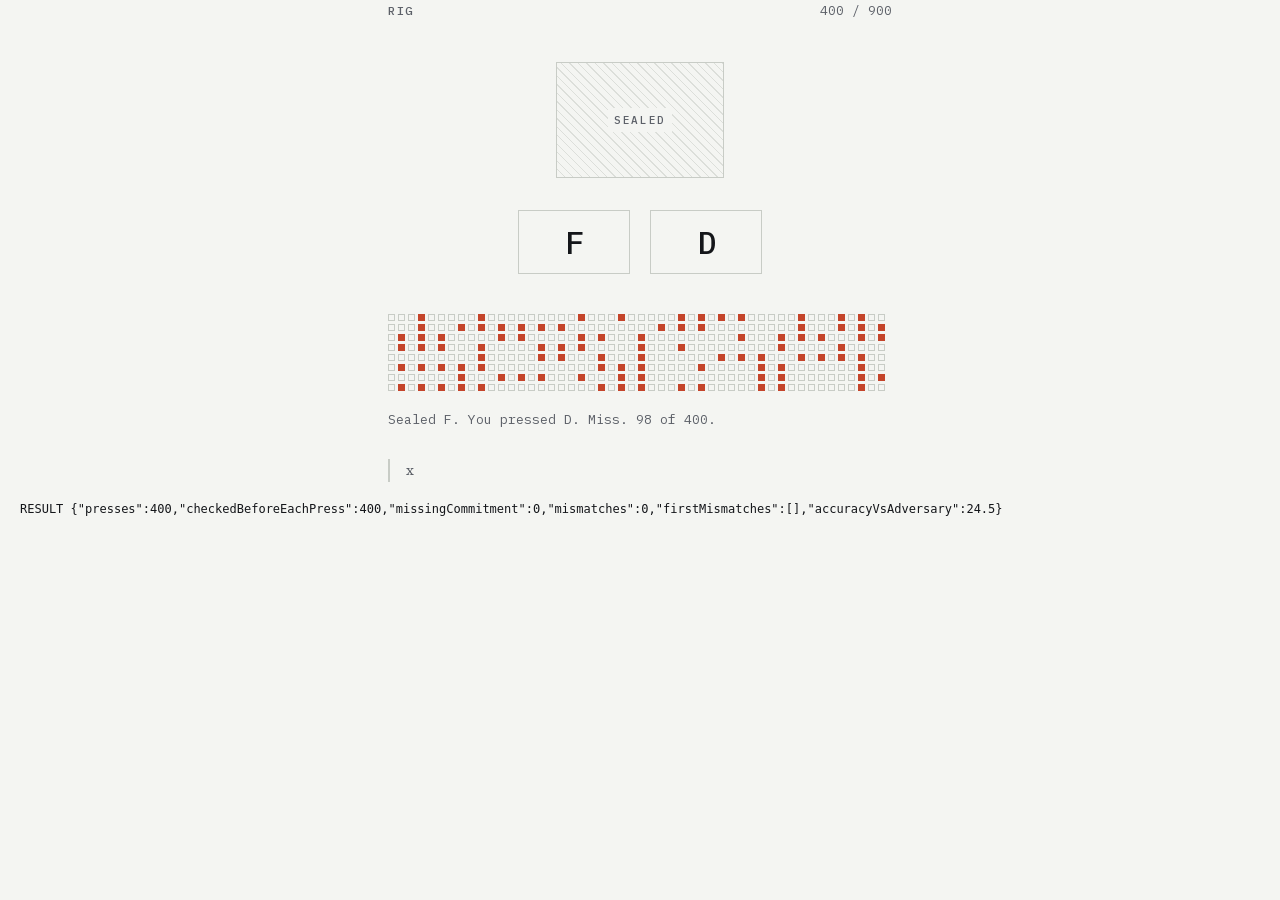
==== verify-seal.html @ 62308e61 "Slice 3: rebuild the instrument, seal proven to commit before every press oracle.js is the predictor" ====
<!doctype html><meta charset="utf-8"><title>seal verification</title>
<link rel="stylesheet" href="style.css">
<div class="measure"><div id="rig"></div></div>
<pre id="OUT" style="font:12px monospace;padding:20px;white-space:pre-wrap"></pre>
<script src="oracle.js"></script>
<script src="game.js"></script>
<script>
(function(){
  var inst = createInstrument(document.getElementById('rig'), {
    id: 'verify', label: 'rig', target: 900, extendTo: 0,
    prompt: 'x', believe: 'x', summary: function(p){return 'x';}
  });
  var plate = document.querySelector('#rig .plate');
  var readout = document.querySelector('#rig .readout');
  var fails = [], checked = 0, emptyCommit = 0;

  // Press with NO delay between presses — the adversarial case: a fast
  // player trying to act inside the 700ms reveal window.
  for (var i = 0; i < 400; i++) {
    var committed = plate.dataset.sealed;          // read BEFORE the press
    if (!committed) { emptyCommit++; continue; }
    var key = Math.random() < 0.5 ? 'F' : 'D';
    // adversarial: half the time press the opposite of whatever is committed
    if (i % 2 === 0) key = committed === 'F' ? 'D' : 'F';
    inst.press(key);
    var said = (readout.textContent.match(/Sealed ([FD])/) || [])[1];
    checked++;
    if (said !== committed) fails.push(i + ': committed=' + committed + ' scored=' + said);
  }
  var hits = inst.hits(), n = hits.length;
  var acc = hits.filter(Boolean).length / n;
  document.getElementById('OUT').textContent = 'RESULT '
    + JSON.stringify({
        presses: n,
        checkedBeforeEachPress: checked,
        missingCommitment: emptyCommit,
        mismatches: fails.length,
        firstMismatches: fails.slice(0,3),
        accuracyVsAdversary: +(acc*100).toFixed(1)
      });
})();
</script>
---- style.css ----
/* The Aaronson Oracle — the design system described in DESIGN.md. */

@font-face{font-family:'Source Serif 4';src:url('fonts/source-serif-4-var.woff2') format('woff2');
  font-weight:200 900;font-style:normal;font-display:swap}
@font-face{font-family:'Source Serif 4';src:url('fonts/source-serif-4-var-italic.woff2') format('woff2');
  font-weight:200 900;font-style:italic;font-display:swap}
@font-face{font-family:'IBM Plex Mono';src:url('fonts/ibm-plex-mono-400.woff2') format('woff2');
  font-weight:400;font-style:normal;font-display:swap}
@font-face{font-family:'IBM Plex Mono';src:url('fonts/ibm-plex-mono-500.woff2') format('woff2');
  font-weight:500;font-style:normal;font-display:swap}
@font-face{font-family:'IBM Plex Mono';src:url('fonts/ibm-plex-mono-600.woff2') format('woff2');
  font-weight:600;font-style:normal;font-display:swap}

:root{
  --vellum:#F4F5F2;
  --ink:#14161A;
  --graphite:#5C6068;
  --hairline:#C8CCC6;
  --relay:#1B4D8F;
  --filament:#C4442A;

  --measure:34rem;
  --wide:48rem;

  --serif:'Source Serif 4',Georgia,'Times New Roman',serif;
  --mono:'IBM Plex Mono',ui-monospace,SFMono-Regular,Menlo,monospace;
}

*{margin:0;padding:0;box-sizing:border-box}
html{-webkit-text-size-adjust:100%;scroll-behavior:smooth}
@media (prefers-reduced-motion:reduce){html{scroll-behavior:auto}}

body{
  background:var(--vellum);
  color:var(--ink);
  font-family:var(--serif);
  font-size:1.0625rem;
  line-height:1.68;
  font-synthesis-weight:none;
  text-rendering:optimizeLegibility;
}

.measure{max-width:var(--measure);margin-inline:auto;padding-inline:20px}
.wide{max-width:var(--wide);margin-inline:auto;padding-inline:20px}

.eyebrow{
  font-family:var(--mono);font-weight:500;font-size:.75rem;
  text-transform:uppercase;letter-spacing:.14em;color:var(--graphite);
}

a{color:var(--relay);text-underline-offset:.15em;text-decoration-color:var(--hairline)}
a:hover{text-decoration-color:var(--relay)}
:focus-visible{outline:2px solid var(--relay);outline-offset:2px}

.skip{position:absolute;left:-9999px}
.skip:focus{left:20px;top:12px;background:var(--vellum);padding:8px 12px;
  border:1px solid var(--relay);z-index:10}

/* ---------------------------------------------------------- masthead */
.masthead{padding:64px 0 40px}
.masthead h1{
  font-weight:600;font-size:2.75rem;line-height:1.12;letter-spacing:-.02em;
  margin:14px 0 12px;
}
.deck{font-size:1.0625rem;color:var(--graphite);max-width:30rem}

/* -------------------------------------------------------- instrument */
.instrument{border-block:1px solid var(--hairline);padding:24px 0 32px}
.inst-head{
  display:flex;justify-content:space-between;align-items:baseline;
  gap:16px;margin-bottom:40px;
}
.count{font-family:var(--mono);font-size:.8125rem;color:var(--graphite);
  font-variant-numeric:tabular-nums;white-space:nowrap}
.stage{display:flex;flex-direction:column;align-items:center}

.plate{
  position:relative;width:168px;height:116px;
  border:1px solid var(--hairline);background:var(--vellum);
  display:grid;place-items:center;overflow:hidden;
}
.guess{font-family:var(--mono);font-weight:500;font-size:3rem;
  color:var(--relay);line-height:1}
.cover{
  position:absolute;inset:0;display:grid;place-items:center;
  background:repeating-linear-gradient(45deg,transparent 0 5px,
    rgba(200,204,198,.55) 5px 6px);
  background-color:var(--vellum);
  transition:transform .18s cubic-bezier(.2,.7,.3,1);
}
.cover span{
  font-family:var(--mono);font-weight:500;font-size:.6875rem;
  text-transform:uppercase;letter-spacing:.14em;color:var(--graphite);
  background:var(--vellum);padding:3px 6px;
}
.plate.is-open .cover{transform:translateY(-100%)}

.keys{display:flex;gap:20px;margin-top:32px;width:100%;justify-content:center}
.key{
  font-family:var(--mono);font-weight:500;font-size:2rem;
  color:var(--ink);background:var(--vellum);
  border:1px solid var(--hairline);
  min-width:112px;height:64px;
  display:grid;place-items:center;cursor:pointer;
  touch-action:manipulation;user-select:none;-webkit-user-select:none;
  -webkit-tap-highlight-color:transparent;
  transition:color .09s linear,transform .09s linear;
}
.key.is-struck{color:var(--relay);transform:translateY(1px)}
.key[disabled]{cursor:default;opacity:.45}

.tally{display:flex;flex-wrap:wrap;gap:3px;margin-top:40px;
  min-height:18px;width:100%}
.pip{width:7px;height:7px;border:1px solid var(--hairline);flex:0 0 auto}
.pip.is-hit{background:var(--filament);border-color:var(--filament)}

.readout{
  font-family:var(--mono);font-size:.8125rem;color:var(--graphite);
  margin-top:18px;font-variant-numeric:tabular-nums;width:100%;
}

.endstate{border-top:1px solid var(--hairline);margin-top:32px;
  padding-top:24px;width:100%}
.endstate[hidden]{display:none}
.bars{display:grid;grid-template-columns:auto 1fr auto;gap:8px 14px;
  align-items:center;margin-top:14px}
.bars .lab{font-family:var(--mono);font-size:.75rem;color:var(--graphite);
  text-transform:uppercase;letter-spacing:.1em;white-space:nowrap}
.bars .track{display:block;height:10px;background:var(--vellum);
  border:1px solid var(--hairline)}
.bars .fill{display:block;height:100%;background:var(--relay)}
.bars .fill.you{background:var(--filament)}
.bars .fill.ghost{background:repeating-linear-gradient(45deg,
  transparent 0 4px,var(--hairline) 4px 5px)}
.bars .num{font-family:var(--mono);font-size:.8125rem;color:var(--graphite);
  font-variant-numeric:tabular-nums}

.endnote{margin-top:20px;font-size:.9375rem}
.actions{display:flex;flex-wrap:wrap;gap:12px;margin-top:20px}
.btn{
  font-family:var(--mono);font-size:.75rem;text-transform:uppercase;
  letter-spacing:.1em;color:var(--relay);background:var(--vellum);
  border:1px solid var(--hairline);padding:10px 16px;cursor:pointer;
  touch-action:manipulation;
}
.btn:hover{border-color:var(--relay)}

.believe{
  font-size:.875rem;color:var(--graphite);margin-top:28px;
  border-left:2px solid var(--hairline);padding-left:16px;width:100%;
}
.believe strong{font-weight:600;color:var(--ink)}

.nojs{font-size:.9375rem;color:var(--graphite);text-align:center;
  padding:32px 0}

/* ----------------------------------------------------------- article */
#lecture{padding-top:96px}
.instrument + .section{margin-top:96px}
.section{margin-bottom:96px}
.section:last-child{margin-bottom:64px}
.section h2{
  font-weight:600;font-size:1.75rem;letter-spacing:-.01em;line-height:1.2;
  margin:10px 0 20px;
}
.section h3{font-weight:600;font-size:1.1875rem;margin:32px 0 12px}
.section p{margin-bottom:1.15em}
.section p:last-child{margin-bottom:0}
.section ol,.section ul{margin:0 0 1.15em 1.4em}
.section li{margin-bottom:.4em}

blockquote{
  margin:28px 0;padding-left:24px;border-left:2px solid var(--hairline);
  font-style:italic;
}
blockquote p{margin-bottom:.7em}
blockquote cite{
  display:block;font-family:var(--mono);font-style:normal;
  font-size:.75rem;color:var(--graphite);margin-top:10px;
  text-transform:uppercase;letter-spacing:.1em;line-height:1.5;
}

figure{margin:40px auto}
figcaption{font-size:.875rem;color:var(--graphite);margin-top:12px;
  line-height:1.5}
figcaption b{font-family:var(--mono);font-weight:500;font-size:.75rem;
  text-transform:uppercase;letter-spacing:.14em;color:var(--graphite);
  margin-right:8px}

.codeblock{
  border:1px solid var(--hairline);padding:18px 20px;
  font-family:var(--mono);font-size:.8125rem;line-height:1.7;
  overflow-x:auto;white-space:pre;tab-size:2;
  background:var(--vellum);
}
.codeblock .ln{display:inline-block;width:2ch;text-align:right;
  color:var(--graphite);opacity:.45;user-select:none;margin-right:18px}
.codeblock .cm{color:var(--graphite)}

.refs{font-size:.9375rem}
.refs li{margin-bottom:.75em}

/* ------------------------------------------------------- breakpoints */
@media (max-width:47.99rem){
  .masthead{padding:40px 0 32px}
  .masthead h1{font-size:2rem}
  #lecture{padding-top:64px}
  .instrument + .section{margin-top:64px}
  .section{margin-bottom:64px}
  .section h2{font-size:1.5rem}
  .plate{width:140px;height:96px}
  .guess{font-size:2.5rem}
  .keys{gap:12px}
  .key{font-size:1.75rem;height:56px;flex:1 1 0;min-width:0}
}

@media (prefers-reduced-motion:reduce){
  .cover{transition:opacity .01s linear}
  .plate.is-open .cover{transform:none;opacity:0}
  .key{transition:none}
}
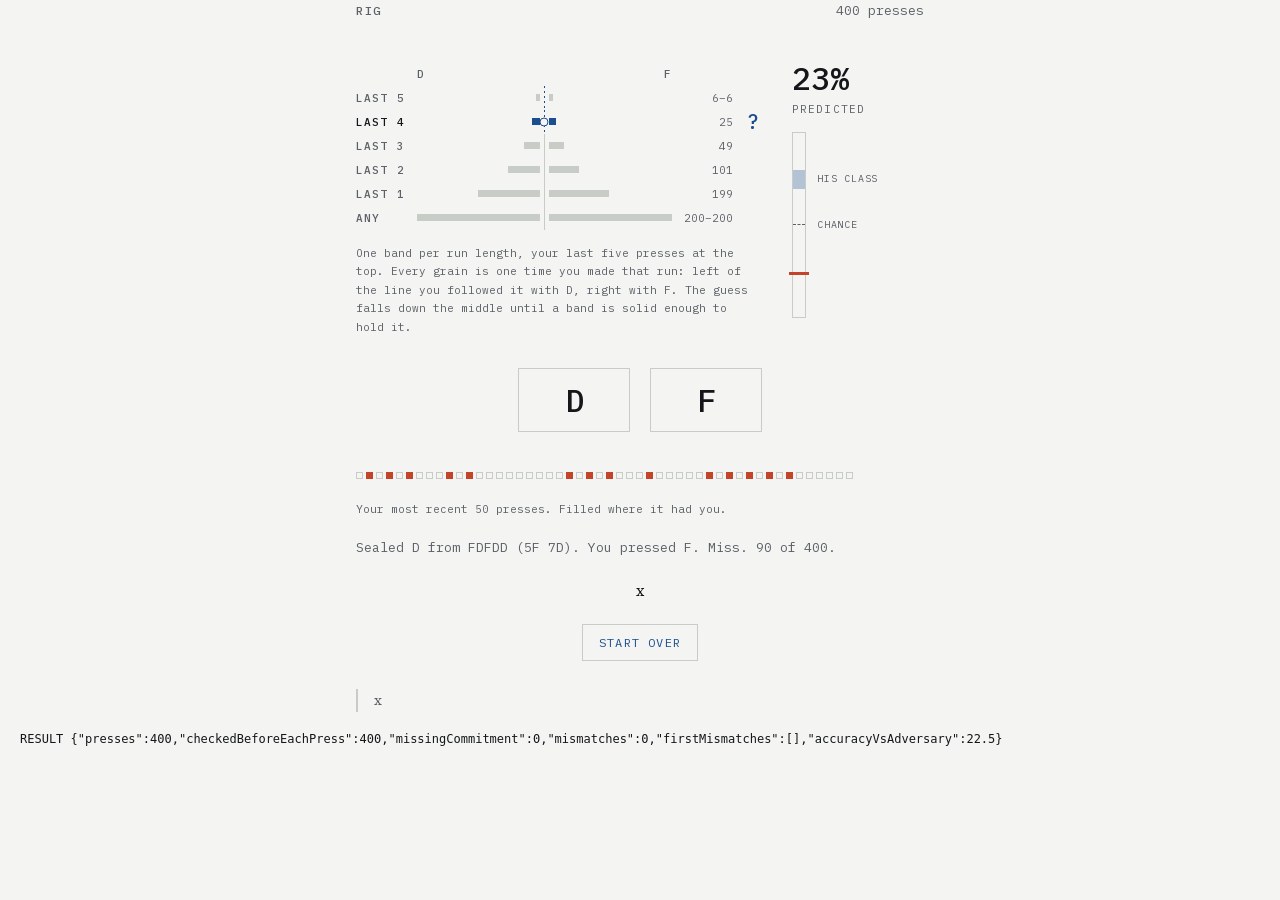
==== commit d8b97972: "final remdition" ====
--- a/verify-seal.html
+++ b/verify-seal.html
@@ -3,21 +3,23 @@
 <div class="measure"><div id="rig"></div></div>
 <pre id="OUT" style="font:12px monospace;padding:20px;white-space:pre-wrap"></pre>
 <script src="oracle.js"></script>
+<script src="tree.js"></script>
+<script src="column.js"></script>
 <script src="game.js"></script>
 <script>
 (function(){
   var inst = createInstrument(document.getElementById('rig'), {
-    id: 'verify', label: 'rig', target: 900, extendTo: 0,
+    id: 'verify', label: 'rig',
     prompt: 'x', believe: 'x', summary: function(p){return 'x';}
   });
-  var plate = document.querySelector('#rig .plate');
+  var board = document.querySelector('#rig .board');
   var readout = document.querySelector('#rig .readout');
   var fails = [], checked = 0, emptyCommit = 0;
 
   // Press with NO delay between presses — the adversarial case: a fast
   // player trying to act inside the 700ms reveal window.
   for (var i = 0; i < 400; i++) {
-    var committed = plate.dataset.sealed;          // read BEFORE the press
+    var committed = board.dataset.sealed;          // read BEFORE the press
     if (!committed) { emptyCommit++; continue; }
     var key = Math.random() < 0.5 ? 'F' : 'D';
     // adversarial: half the time press the opposite of whatever is committed
--- a/style.css
+++ b/style.css
@@ -1,4 +1,4 @@
-/* The Aaronson Oracle — the design system described in DESIGN.md. */
+/* The Aaronson Oracle: the design system described in DESIGN.md. */
 
 @font-face{font-family:'Source Serif 4';src:url('fonts/source-serif-4-var.woff2') format('woff2');
   font-weight:200 900;font-style:normal;font-display:swap}
@@ -12,18 +12,52 @@
   font-weight:600;font-style:normal;font-display:swap}
 
 :root{
+  color-scheme:light dark;
+
+  /* the six values of DESIGN.md section 2, light theme */
   --vellum:#F4F5F2;
   --ink:#14161A;
   --graphite:#5C6068;
   --hairline:#C8CCC6;
   --relay:#1B4D8F;
   --filament:#C4442A;
-
-  --measure:34rem;
-  --wide:48rem;
+  /* ground for full-bleed bands; the only value not in the original six */
+  --band:#E9EBE6;
+  --photo-filter:none;
+
+  --measure:38rem;   /* prose, about 64 characters */
+  --rail:14rem;      /* margin column: notes, portraits, plates */
+  --wide:48rem;      /* legacy alias, still used by .wide-legacy */
 
   --serif:'Source Serif 4',Georgia,'Times New Roman',serif;
   --mono:'IBM Plex Mono',ui-monospace,SFMono-Regular,Menlo,monospace;
+}
+
+/* Dark theme. --relay and --filament are lightened; at their light values
+   they disappear against a dark ground. --filament still never carries
+   text, so hit and miss stay encoded as fill versus hollow. */
+@media (prefers-color-scheme:dark){
+  :root:not([data-theme="light"]){
+    --vellum:#15171B;
+    --ink:#E7E9E4;
+    --graphite:#9BA1A8;
+    --hairline:#343A41;
+    --relay:#7FAEEA;
+    --filament:#E4735C;
+    --band:#1C1F24;
+    --photo-filter:brightness(.92) contrast(.96);
+  }
+}
+/* An explicit choice beats the browser's, in both directions. */
+:root[data-theme="dark"]{
+  --vellum:#15171B;
+  --ink:#E7E9E4;
+  --graphite:#9BA1A8;
+  --hairline:#343A41;
+  --relay:#7FAEEA;
+  --filament:#E4735C;
+  --band:#1C1F24;
+  --photo-filter:brightness(.92) contrast(.96);
 }
 
 *{margin:0;padding:0;box-sizing:border-box}
@@ -40,8 +74,41 @@
   text-rendering:optimizeLegibility;
 }
 
+/* ------------------------------------------------- the editorial grid
+   One grid, five tracks. Children sit in the text column unless they ask
+   for more. The rails collapse to nothing below 64rem, so the phone
+   layout is the single column it always was. */
+.spread{
+  display:grid;
+  grid-template-columns:
+    [full-start] minmax(20px,1fr)
+    [wide-start] minmax(0,var(--rail))
+    [text-start] min(var(--measure),calc(100% - 40px)) [text-end]
+                 minmax(0,var(--rail))
+    [wide-end]   minmax(20px,1fr) [full-end];
+}
+/* min-width:0 is load-bearing. Grid items default to min-width:auto, so a
+   child whose min-content is wide (the <pre> code block, the comparison
+   table) would push its own track wider than the viewport and make the
+   whole page scroll sideways. With this, they shrink and scroll inside
+   their own boxes instead. */
+.spread > *{grid-column:text;min-width:0}
+.spread > .wide{grid-column:wide}
+.spread > .full{grid-column:full}
+.spread > .rail,.spread > .railnote{grid-column:wide-start / text-start}
+.spread > .rail-end{grid-column:text-end / wide-end}
+
+/* Below 64rem the rails vanish, so wide collapses onto text on its own,
+   the 20px gutters stay outside everything, and anything parked in a
+   rail falls back into the reading column. */
+@media (max-width:63.99rem){
+  :root{--rail:0rem}
+  .spread > .rail,.spread > .railnote,.spread > .rail-end{grid-column:text}
+}
+
+/* The old centred containers, kept for anything not yet on the grid. */
 .measure{max-width:var(--measure);margin-inline:auto;padding-inline:20px}
-.wide{max-width:var(--wide);margin-inline:auto;padding-inline:20px}
+.wide-legacy{max-width:var(--wide);margin-inline:auto;padding-inline:20px}
 
 .eyebrow{
   font-family:var(--mono);font-weight:500;font-size:.75rem;
@@ -57,12 +124,24 @@
   border:1px solid var(--relay);z-index:10}
 
 /* ---------------------------------------------------------- masthead */
-.masthead{padding:64px 0 40px}
+.masthead{padding:88px 0 56px}
 .masthead h1{
-  font-weight:600;font-size:2.75rem;line-height:1.12;letter-spacing:-.02em;
-  margin:14px 0 12px;
-}
-.deck{font-size:1.0625rem;color:var(--graphite);max-width:30rem}
+  font-weight:600;font-size:3.5rem;line-height:1.08;letter-spacing:-.025em;
+  margin:16px 0 16px;
+}
+.deck{font-size:1.1875rem;color:var(--graphite);max-width:34rem}
+
+/* -------------------------------------------------------- theme toggle */
+.themetoggle{
+  position:fixed;top:16px;right:16px;z-index:20;
+  font-family:var(--mono);font-weight:500;font-size:.6875rem;
+  text-transform:uppercase;letter-spacing:.12em;
+  color:var(--graphite);background:var(--vellum);
+  border:1px solid var(--hairline);padding:8px 12px;cursor:pointer;
+  touch-action:manipulation;
+}
+.themetoggle:hover{border-color:var(--relay);color:var(--relay)}
+.themetoggle[hidden]{display:none}
 
 /* -------------------------------------------------------- instrument */
 .instrument{border-block:1px solid var(--hairline);padding:24px 0 32px}
@@ -74,26 +153,158 @@
   font-variant-numeric:tabular-nums;white-space:nowrap}
 .stage{display:flex;flex-direction:column;align-items:center}
 
-.plate{
-  position:relative;width:168px;height:116px;
-  border:1px solid var(--hairline);background:var(--vellum);
-  display:grid;place-items:center;overflow:hidden;
-}
-.guess{font-family:var(--mono);font-weight:500;font-size:3rem;
-  color:var(--relay);line-height:1}
-.cover{
-  position:absolute;inset:0;display:grid;place-items:center;
-  background:repeating-linear-gradient(45deg,transparent 0 5px,
-    rgba(200,204,198,.55) 5px 6px);
-  background-color:var(--vellum);
-  transition:transform .18s cubic-bezier(.2,.7,.3,1);
-}
-.cover span{
-  font-family:var(--mono);font-weight:500;font-size:.6875rem;
-  text-transform:uppercase;letter-spacing:.14em;color:var(--graphite);
-  background:var(--vellum);padding:3px 6px;
-}
-.plate.is-open .cover{transform:translateY(-100%)}
+/* The drawing and its meter sit side by side on a wide screen and stack on
+   a phone. min-width:0 on the column is load-bearing: without it the flex
+   item refuses to shrink below its content and pushes the meter off. */
+.rig{display:flex;gap:32px;align-items:flex-start;width:100%}
+.column{flex:1 1 auto;min-width:0}
+@media (max-width:47.99rem){
+  .rig{flex-direction:column;gap:24px}
+}
+
+/* ---------------------------------------------------- the sand column
+   Six bands, one per run length, deepest at the top. One grain is one
+   observation; grains left of the centre line are presses of D after that
+   run, right of it F. Geometry is set in column.js; every colour is here,
+   so the drawing follows the theme without ever being redrawn. */
+.strata{
+  display:grid;grid-template-columns:auto 1fr auto auto;
+  column-gap:12px;align-items:stretch;grid-auto-rows:24px;
+}
+/* The four cells of a row are direct grid children, so the columns line up
+   across every row; the row element is only there to carry state classes. */
+.stratum{display:contents}
+
+.st-lab{font-family:var(--mono);font-weight:500;font-size:.6875rem;
+  text-transform:uppercase;letter-spacing:.1em;color:var(--graphite);
+  white-space:nowrap;align-self:center}
+.is-rest .st-lab{color:var(--ink)}
+.is-void .st-lab{opacity:.45}
+
+.st-field{display:flex;align-items:center;height:100%;min-width:0}
+/* The padding is the whole encoding: it holds the two sides off the centre
+   line so which one is longer is readable at a glance. Without it the
+   grains butt together and the split disappears. */
+.st-side{display:flex;gap:1px;flex:1 1 0;min-width:0;align-items:center}
+.st-side.is-d{justify-content:flex-end;padding-right:4px}
+.st-side.is-f{justify-content:flex-start;padding-left:4px}
+
+/* The centre line is also the chute the guess falls down: dashed for every
+   band it passed through and the one it landed on, plain below. It spans
+   the full row height and the rows have no gap, so the fall is continuous. */
+.st-mid{flex:0 0 1px;align-self:stretch;background:var(--hairline);position:relative}
+.st-mid.is-chute{
+  background:linear-gradient(var(--relay) 50%,transparent 0) repeat-y;
+  background-size:1px 5px;
+}
+.st-mark{
+  position:absolute;left:50%;top:50%;transform:translate(-50%,-50%);
+  width:9px;height:9px;border-radius:50%;
+  background:var(--vellum);border:1.5px solid var(--relay);
+}
+
+.grain,.grainbar{flex:0 0 auto;height:7px;background:var(--hairline)}
+.is-rest .grain,.is-rest .grainbar{background:var(--relay)}
+
+.st-n{font-family:var(--mono);font-size:.6875rem;color:var(--graphite);
+  font-variant-numeric:tabular-nums;text-align:right;min-width:4ch;
+  align-self:center}
+.st-guess{font-family:var(--mono);font-weight:500;font-size:1.25rem;
+  line-height:1;color:var(--relay);min-width:1.25ch;text-align:center;
+  align-self:center}
+.st-guess.is-hit{color:var(--filament)}
+.st-guess.is-miss{color:var(--graphite)}
+
+/* The key row: D and F pushed outward, away from the centre line. */
+.is-head .st-side.is-d{justify-content:flex-start}
+.is-head .st-side.is-f{justify-content:flex-end}
+.is-head em{font-family:var(--mono);font-weight:500;font-size:.6875rem;
+  font-style:normal;letter-spacing:.1em;color:var(--graphite)}
+.is-head .st-mid{background:none}
+
+.st-foot{font-family:var(--mono);font-size:.6875rem;color:var(--graphite);
+  margin-top:12px;max-width:40em}
+.st-foot .st-guess{font-size:.875rem}
+
+.column-cap{font-family:var(--mono);font-size:.6875rem;color:var(--graphite);
+  margin-top:14px;max-width:36em}
+
+/* ------------------------------------------------------------ the meter
+   The running score, and the two numbers it should be read against. It is
+   vertical beside the column on a wide screen and a horizontal strip under
+   it on a phone; marks carry their position as --at and the orientation
+   decides whether that becomes a height or a width. */
+.meter{flex:0 0 auto;width:132px}
+.m-num{font-family:var(--mono);font-weight:500;font-size:2rem;
+  line-height:1;color:var(--ink);font-variant-numeric:tabular-nums}
+.m-cap{font-family:var(--mono);font-size:.6875rem;letter-spacing:.1em;
+  text-transform:uppercase;color:var(--graphite);margin-top:6px}
+.m-track{position:relative;border:1px solid var(--hairline);
+  background:var(--vellum);margin-top:14px}
+/* A needle on a scale, not a progress bar. A filled track would bury the
+   two marks the number has to be read against, and --filament is rationed:
+   it means "the machine was correct", and it already carries the tally. */
+.m-you{position:absolute;background:var(--filament)}
+.meter.is-early .m-you{display:none}
+.m-mark{position:absolute}
+.m-mark.is-chance{border-top:1px dashed var(--graphite)}
+.m-mark.is-first{border-top:1px solid var(--ink)}
+.m-band{position:absolute;background:var(--relay);opacity:.3}
+.m-lab{position:absolute;font-family:var(--mono);font-size:.625rem;
+  letter-spacing:.08em;text-transform:uppercase;color:var(--graphite);
+  white-space:nowrap}
+.m-legend{font-family:var(--mono);font-size:.625rem;color:var(--graphite);
+  margin-top:10px;display:none}
+
+@media (min-width:48rem){
+  .m-track{width:14px;height:186px}
+  .m-you{left:-4px;right:-4px;bottom:var(--at);height:3px}
+  .m-mark{left:0;right:0;bottom:var(--at)}
+  .m-band{left:0;right:0;bottom:var(--at);height:var(--span)}
+  .m-lab{left:24px;bottom:var(--at);transform:translateY(50%)}
+}
+@media (max-width:47.99rem){
+  .meter{width:100%}
+  .m-track{height:14px;margin-top:12px}
+  .m-you{top:-4px;bottom:-4px;left:var(--at);width:3px}
+  .m-mark{top:0;bottom:0;left:var(--at);border-top:0}
+  .m-mark.is-chance{border-left:1px dashed var(--graphite)}
+  .m-mark.is-first{border-left:1px solid var(--ink)}
+  .m-band{top:0;bottom:0;left:var(--at);width:var(--span)}
+  .m-lab{display:none}
+  .m-legend{display:block}
+}
+
+/* The notebook, drawn. Geometry is set in tree.js; every colour lives here,
+   so the drawing follows the theme without ever being redrawn. */
+.board{width:100%}
+.tree{display:block;width:100%;height:auto}
+/* Every run the reader could make, under everything else. Opacity rather
+   than a seventh colour, so the palette stays at six. */
+.tree-ghost{opacity:.38}
+.tree-ghost line{stroke:var(--hairline);stroke-width:.5}
+.tree-ghost circle{fill:var(--hairline)}
+.tree-edge{stroke:var(--hairline);fill:none;stroke-linecap:round}
+.tree-node{fill:var(--vellum);stroke:var(--hairline);stroke-width:1}
+.tree-node.is-new{fill:none;stroke-dasharray:2 2}
+.tree-path{stroke:var(--relay);stroke-width:2;fill:none;stroke-linecap:round}
+.tree-path.is-new{stroke-width:1;stroke-dasharray:2 3}
+.tree-live{fill:var(--relay);stroke:none}
+.tree-live.is-new{fill:none;stroke:var(--relay);stroke-width:1;stroke-dasharray:2 2}
+.tree-ring{fill:none;stroke:var(--relay);stroke-width:1.5}
+/* Cut out of the lit circle rather than drawn on top of it. */
+.tree-reject{stroke:var(--vellum);stroke-width:1.25;fill:none}
+.tree-lead{stroke:var(--relay);stroke-width:1}
+/* Sized in viewBox units, so it scales with the drawing. The letter is the
+   one thing here that has to stay readable at arm's length. */
+.tree-guess{font-family:var(--mono);font-weight:500;font-size:18px;
+  fill:var(--relay)}
+.tree-guess.is-hit{fill:var(--filament)}
+.tree-guess.is-miss{fill:var(--graphite)}
+.tree-lab,.tree-axis text{font-family:var(--mono);font-weight:500;
+  font-size:8px;letter-spacing:.1em;fill:var(--graphite)}
+.tree-cap{font-family:var(--mono);font-size:.6875rem;color:var(--graphite);
+  margin-top:10px;max-width:34em}
 
 .keys{display:flex;gap:20px;margin-top:32px;width:100%;justify-content:center}
 .key{
@@ -113,6 +324,8 @@
   min-height:18px;width:100%}
 .pip{width:7px;height:7px;border:1px solid var(--hairline);flex:0 0 auto}
 .pip.is-hit{background:var(--filament);border-color:var(--filament)}
+.tally-cap{font-family:var(--mono);font-size:.6875rem;color:var(--graphite);
+  margin-top:10px;width:100%}
 
 .readout{
   font-family:var(--mono);font-size:.8125rem;color:var(--graphite);
@@ -155,10 +368,10 @@
   padding:32px 0}
 
 /* ----------------------------------------------------------- article */
-#lecture{padding-top:96px}
-.instrument + .section{margin-top:96px}
-.section{margin-bottom:96px}
-.section:last-child{margin-bottom:64px}
+#lecture{padding-top:128px}
+.instrument + .section{margin-top:128px}
+.section{margin-bottom:128px}
+.section:last-child{margin-bottom:80px}
 .section h2{
   font-weight:600;font-size:1.75rem;letter-spacing:-.01em;line-height:1.2;
   margin:10px 0 20px;
@@ -180,7 +393,11 @@
   text-transform:uppercase;letter-spacing:.1em;line-height:1.5;
 }
 
-figure{margin:40px auto}
+/* margin-block only. An auto inline margin would opt the figure out of
+   grid stretch and size it shrink-to-fit, so a wide child (the code
+   block, the comparison table) would push it past its own grid area and
+   scroll the whole page sideways. Grid already centres it. */
+figure{margin:40px 0}
 figcaption{font-size:.875rem;color:var(--graphite);margin-top:12px;
   line-height:1.5}
 figcaption b{font-family:var(--mono);font-weight:500;font-size:.75rem;
@@ -199,23 +416,205 @@
 
 .refs{font-size:.9375rem}
 .refs li{margin-bottom:.75em}
+.refs li:target{background:rgba(27,77,143,.07);outline:4px solid rgba(27,77,143,.07)}
+
+code{font-family:var(--mono);font-size:.9em}
+sup{font-size:.7em;line-height:0;vertical-align:super}
+sup a,a sup{text-decoration:none}
+a:has(sup){text-decoration:none;padding-inline:.1em}
+
+/* figure boxes hold their height before data arrives: no layout shift */
+.figbox{
+  min-height:300px;border:1px solid var(--hairline);
+  display:grid;place-items:center;padding:20px;
+}
+.figbox .empty{font-size:.875rem;color:var(--graphite);text-align:center;max-width:26rem}
+.figbox{align-content:start;justify-items:stretch}
+.fighead{font-size:.875rem;color:var(--graphite);margin-bottom:16px;line-height:1.5}
+.stepout{font-size:.9375rem;margin-top:16px}
+.fignote{font-size:.8125rem;color:var(--graphite);margin-top:16px;
+  border-left:2px solid var(--hairline);padding-left:12px}
+.fignote b{font-weight:600}
+
+/* Figure 2: the frequency notebook */
+.freq{display:grid;grid-template-columns:auto 1fr auto;gap:7px 14px;align-items:center}
+.freq-ctx{font-family:var(--mono);font-size:.8125rem;color:var(--ink);white-space:nowrap}
+.freq-track{position:relative;display:block;height:12px;
+  background:var(--vellum);border:1px solid var(--hairline)}
+.freq-mid{position:absolute;left:50%;top:0;bottom:0;width:1px;
+  background:var(--hairline)}
+.freq-bar{position:absolute;top:0;bottom:0;background:var(--relay);min-width:1px}
+.freq-bar.is-flat{background:var(--hairline)}
+.freq-n{font-family:var(--mono);font-size:.75rem;color:var(--graphite);
+  white-space:nowrap;font-variant-numeric:tabular-nums}
+
+/* Figure 5: accuracy over time. Colours live here rather than in
+   figures.js so the chart follows the theme without being redrawn. */
+.chart{width:100%;height:auto;display:block}
+.chart-lab{font-family:var(--mono);font-size:9px;fill:var(--graphite)}
+.chart + .fighead{margin-top:14px;margin-bottom:0}
+.chart-base{stroke:var(--hairline);stroke-width:1;stroke-dasharray:3 3}
+.chart-line{fill:none;stroke:var(--relay);stroke-width:1.75}
+.chart-pip{fill:none;stroke:var(--hairline);stroke-width:1}
+.chart-pip.is-hit{fill:var(--filament);stroke:var(--filament)}
+
+/* ---------------------------------------------------------- imagery
+   Photographs and drawn plates. Every image declares width and height so
+   nothing shifts while it loads. Plates use currentColor throughout, so
+   they invert with the theme at no cost. */
+/* Photographs are capped by height, not width. A nearly square object
+   photo at the full wide track is 1000px tall and swallows the page. */
+.figimg{
+  display:block;max-width:100%;width:auto;height:auto;max-height:34rem;
+  margin-inline:auto;
+  border:1px solid var(--hairline);
+  filter:var(--photo-filter);
+}
+
+.plate-svg{
+  display:block;width:100%;height:auto;
+  color:var(--ink);
+}
+.plate-svg .rule{stroke:var(--hairline);stroke-width:1;fill:none}
+.plate-svg .box{stroke:var(--hairline);stroke-width:1;fill:none}
+.plate-svg .box-on{stroke:var(--relay);stroke-width:1.5;fill:none}
+.plate-svg .lab{font-family:var(--mono);font-size:11px;fill:var(--graphite);
+  text-transform:uppercase;letter-spacing:.08em}
+.plate-svg .val{font-family:var(--mono);font-size:13px;fill:var(--ink)}
+.plate-svg .val-on{font-family:var(--mono);font-size:13px;fill:var(--relay)}
+.plate-svg .hit{fill:var(--filament)}
+.plate-svg .curve{stroke:var(--relay);stroke-width:1.75;fill:none}
+.plate-svg .curve-true{stroke:var(--graphite);stroke-width:1;fill:none;
+  stroke-dasharray:3 3}
+
+/* A drawn table. Hairline rules only, no zebra fill: this is a plate in
+   the same drafting language as the SVGs, not a spreadsheet. */
+/* The table scrolls inside its own box on a phone. The page body must
+   never scroll sideways; see DESIGN.md section 7. */
+.scrollx{overflow-x:auto}
+.plate-table{
+  width:100%;min-width:34rem;border-collapse:collapse;
+  font-size:.875rem;line-height:1.5;
+}
+.plate-table th,.plate-table td{
+  border:1px solid var(--hairline);padding:11px 13px;
+  text-align:left;vertical-align:top;
+}
+.plate-table thead th{
+  font-family:var(--mono);font-weight:500;font-size:.6875rem;
+  text-transform:uppercase;letter-spacing:.1em;color:var(--graphite);
+}
+.plate-table tbody th{
+  font-family:var(--mono);font-weight:500;font-size:.6875rem;
+  text-transform:uppercase;letter-spacing:.08em;color:var(--graphite);
+  white-space:nowrap;
+}
+.plate-table td.is-ours{color:var(--ink)}
+.plate-table thead th:last-child,.plate-table td.is-ours{
+  border-inline-color:var(--relay);
+}
+.plate-table thead th:last-child{color:var(--relay);border-top-color:var(--relay)}
+.plate-table tbody tr:last-child td.is-ours{border-bottom-color:var(--relay)}
+@media (max-width:47.99rem){
+  .plate-table{font-size:.8125rem}
+  .plate-table th,.plate-table td{padding:8px 9px}
+  .plate-table tbody th{white-space:normal}
+}
+
+/* Credit line under a photograph. Kept distinct from the caption: the
+   caption says what the picture shows, the credit says where it came
+   from and under what licence. */
+.credit{
+  display:block;font-family:var(--mono);font-size:.6875rem;
+  color:var(--graphite);letter-spacing:.04em;margin-top:8px;line-height:1.5;
+}
+.credit a{color:var(--graphite)}
+
+/* ------------------------------------------------------- quote bands
+   The historical quotations, given the width they deserve. A band is
+   bounded by hairlines and sits on --band, a single step off the page
+   ground. No shadows: this is still a drawing. */
+.quoteband{
+  background:var(--band);border-block:1px solid var(--hairline);
+  padding:80px 20px;margin:96px 0;
+}
+.qb-inner{
+  max-width:62rem;margin-inline:auto;
+  display:grid;grid-template-columns:190px 1fr;gap:44px;align-items:start;
+}
+.qb-inner.is-plain{grid-template-columns:1fr;max-width:46rem}
+.qb-portrait{
+  display:block;width:100%;height:auto;
+  border:1px solid var(--hairline);filter:var(--photo-filter);
+}
+.qb-figure{margin:0}
+.qb-figure .credit{margin-top:10px}
+.quoteband blockquote{
+  margin:0;padding:0;border-left:0;font-style:italic;font-size:1.25rem;
+  line-height:1.55;
+}
+.quoteband blockquote p{margin-bottom:.6em}
+.quoteband blockquote cite{margin-top:16px}
+.quoteband .plate-svg{max-width:190px}
+
+/* --------------------------------------------------------- rail notes
+   Short asides in the margin column. Below 64rem the rail collapses, so
+   these fall back into the flow as an indented note. */
+.railnote{
+  font-family:var(--mono);font-size:.6875rem;line-height:1.6;
+  color:var(--graphite);text-transform:uppercase;letter-spacing:.08em;
+  padding-right:28px;margin-top:6px;
+}
+.railnote b{color:var(--ink);font-weight:500}
+@media (max-width:63.99rem){
+  .railnote{
+    text-transform:none;letter-spacing:0;font-size:.8125rem;
+    padding:0 0 0 14px;border-left:2px solid var(--hairline);
+    margin:0 0 1.15em;
+  }
+}
+
+/* ------------------------------------------------------------- footer */
+.sitefoot{
+  border-top:1px solid var(--hairline);background:var(--band);
+  padding:64px 0 80px;margin-top:0;
+}
+.footgrid{display:grid;grid-template-columns:1fr 1fr;gap:56px}
+.sitefoot p + p{margin-top:1em}
+.sitefoot h2{
+  font-family:var(--mono);font-weight:500;font-size:.75rem;
+  text-transform:uppercase;letter-spacing:.14em;color:var(--graphite);
+  margin-bottom:14px;
+}
+.sitefoot p,.sitefoot li{font-size:.875rem;color:var(--graphite);
+  line-height:1.6}
+.sitefoot ul{list-style:none;margin:0}
+.sitefoot li{margin-bottom:.6em}
+@media (max-width:47.99rem){.footgrid{grid-template-columns:1fr;gap:32px}}
 
 /* ------------------------------------------------------- breakpoints */
 @media (max-width:47.99rem){
-  .masthead{padding:40px 0 32px}
-  .masthead h1{font-size:2rem}
+  .masthead{padding:48px 0 32px}
+  .masthead h1{font-size:2.125rem}
+  .deck{font-size:1.0625rem}
   #lecture{padding-top:64px}
   .instrument + .section{margin-top:64px}
   .section{margin-bottom:64px}
   .section h2{font-size:1.5rem}
-  .plate{width:140px;height:96px}
-  .guess{font-size:2.5rem}
+  .quoteband{padding:48px 20px;margin:64px 0}
+  .qb-inner{grid-template-columns:1fr;gap:24px}
+  .qb-figure{max-width:170px}
+  .quoteband blockquote{font-size:1.0625rem}
+  .themetoggle{top:10px;right:10px;padding:7px 10px;font-size:.625rem}
+  /* At phone width the drawing scales to about half size, and 8px type
+     scales with it. The lettering goes rather than shrinking to noise;
+     the drawing itself — the path, the ring, the guess — still reads. */
+  .tree-lab,.tree-axis{display:none}
+  .tree-guess{font-size:27px}
   .keys{gap:12px}
   .key{font-size:1.75rem;height:56px;flex:1 1 0;min-width:0}
 }
 
 @media (prefers-reduced-motion:reduce){
-  .cover{transition:opacity .01s linear}
-  .plate.is-open .cover{transform:none;opacity:0}
   .key{transition:none}
 }
